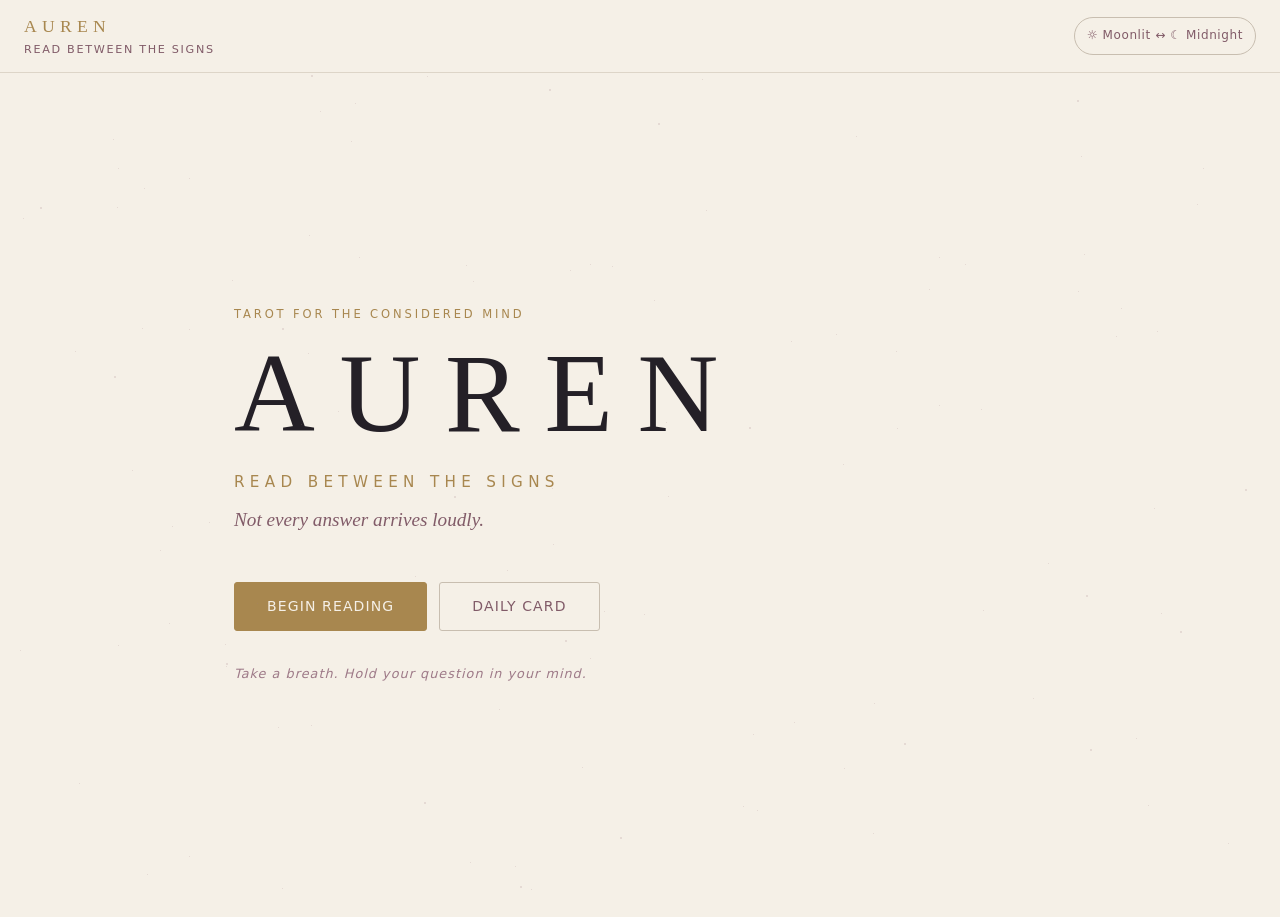
==== index.html @ 2c020246 "Add AUREN tarot site: full SPA, 78 RWS card images, SEO pages" ====
<!DOCTYPE html>
<html lang="en" data-theme="midnight">
<head>
  <meta charset="UTF-8">
  <meta name="viewport" content="width=device-width, initial-scale=1.0">
  <title>Free Tarot Reading Online | AUREN</title>
  <meta name="description" content="A free online tarot reading — no login, no cost, no tracking. Choose your question, select a spread, pull your cards, and reflect on what the tarot reveals.">

  <!-- Open Graph -->
  <meta property="og:title" content="Free Tarot Reading Online | AUREN">
  <meta property="og:description" content="A free online tarot reading experience. No login required. Choose a spread, pull your cards, and reflect.">
  <meta property="og:type" content="website">
  <meta property="og:url" content="https://YOUR-FINAL-DOMAIN/">

  <!-- Twitter Card -->
  <meta name="twitter:card" content="summary">
  <meta name="twitter:title" content="Free Tarot Reading Online | AUREN">
  <meta name="twitter:description" content="A free online tarot reading experience. No login required.">

  <!-- Canonical -->
  <!-- TODO: Replace YOUR-FINAL-DOMAIN with your actual domain before deployment -->
  <link rel="canonical" href="https://YOUR-FINAL-DOMAIN/">

  <!-- Favicon -->
  <link rel="icon" type="image/svg+xml" href="assets/favicon.svg">

  <link rel="stylesheet" href="style.css">

  <!-- Structured Data -->
  <script type="application/ld+json">
  {
    "@context": "https://schema.org",
    "@type": "WebSite",
    "name": "AUREN",
    "description": "A free online tarot reading experience. Choose your question, select a spread, pull your cards, and reflect.",
    "url": "https://YOUR-FINAL-DOMAIN/",
    "potentialAction": {
      "@type": "SearchAction",
      "target": "https://YOUR-FINAL-DOMAIN/?q={search_term_string}",
      "query-input": "required name=search_term_string"
    }
  }
  </script>
</head>
<body>

<noscript>
  <div class="noscript-msg">
    <h1>AUREN</h1>
    <p>This experience requires JavaScript to be enabled. Please enable JavaScript in your browser settings and reload the page.</p>
  </div>
</noscript>

<div id="app-shell">

  <!-- Star field background -->
  <div id="starfield" aria-hidden="true"></div>

  <!-- Top bar -->
  <header id="app-topbar" role="banner">
    <button class="topbar-logo" aria-label="AUREN home — go to start" id="topbar-home">
      AUREN
      <span>Read Between the Signs</span>
    </button>
    <button id="theme-toggle" aria-label="Toggle between Midnight and Moonlit themes">
      ☾ Midnight ↔ ☼ Moonlit
    </button>
  </header>

  <!-- Main content -->
  <main id="app-root" role="main" aria-live="polite" aria-atomic="false">
    <!-- Views are rendered here by app.js -->
  </main>

</div>

<!-- Scripts — order matters: data first, then utilities, then app -->
<script src="js/tarot-data.js"></script>
<script src="js/deck.js"></script>
<script src="js/spreads.js"></script>
<script src="js/interpretation.js"></script>
<script src="js/app.js"></script>

</body>
</html>
---- style.css ----
/* AUREN — Stylesheet
   Midnight (dark) is default. Moonlit (light) toggled via [data-theme="moonlit"].
   ─────────────────────────────────────────────────────────────────────────── */

/* ── Token System ──────────────────────────────────────────────────────────── */
:root {
  /* Midnight palette (default) */
  --bg:           #0B0A0F;
  --bg-2:         #211827;
  --bg-accent:    #4A1F32;
  --gold:         #C7A76C;
  --gold-dim:     #8A6E3E;
  --text:         #EEE8DA;
  --text-2:       #7186A8;
  --text-3:       #5A6480;
  --border:       #2E1E2C;
  --border-2:     #3D2A3C;
  --card-bg:      #181222;
  --card-border:  #3A2444;
  --card-face-bg: #1A1128;
  --shadow:       rgba(0,0,0,0.6);

  /* Typography */
  --font-serif:   Georgia, 'Times New Roman', 'Palatino Linotype', serif;
  --font-body:    system-ui, -apple-system, BlinkMacSystemFont, 'Segoe UI', sans-serif;

  /* Spacing scale */
  --sp-1: 4px;   --sp-2: 8px;   --sp-3: 12px;  --sp-4: 16px;
  --sp-5: 24px;  --sp-6: 32px;  --sp-7: 48px;  --sp-8: 64px;

  /* Card sizing — height matches RWS image ratio (~1:1.74) */
  --card-w: 100px;
  --card-h: 174px;
  --card-r: 6px;

  /* Animation */
  --transition-fast: 180ms ease;
  --transition-mid:  300ms ease;
  --transition-slow: 500ms ease;
}

/* Moonlit (light) theme */
[data-theme="moonlit"] {
  --bg:           #F5F0E7;
  --bg-2:         #FBF8F2;
  --bg-accent:    #4A394D;
  --gold:         #A8874F;
  --gold-dim:     #7A5E32;
  --text:         #242027;
  --text-2:       #815B68;
  --text-3:       #9E7A88;
  --border:       #DDD5C8;
  --border-2:     #C8BEB0;
  --card-bg:      #EDE5D8;
  --card-border:  #C0B0A2;
  --card-face-bg: #F0E9DC;
  --shadow:       rgba(60,40,50,0.15);
}

@media (prefers-color-scheme: light) {
  :root:not([data-theme="midnight"]) {
    --bg:           #F5F0E7;
    --bg-2:         #FBF8F2;
    --bg-accent:    #4A394D;
    --gold:         #A8874F;
    --gold-dim:     #7A5E32;
    --text:         #242027;
    --text-2:       #815B68;
    --text-3:       #9E7A88;
    --border:       #DDD5C8;
    --border-2:     #C8BEB0;
    --card-bg:      #EDE5D8;
    --card-border:  #C0B0A2;
    --card-face-bg: #F0E9DC;
    --shadow:       rgba(60,40,50,0.15);
  }
}

/* ── Reset & Base ───────────────────────────────────────────────────────────── */
*, *::before, *::after {
  box-sizing: border-box;
  margin: 0;
  padding: 0;
}

html {
  font-size: 16px;
  scroll-behavior: smooth;
}

body {
  background: var(--bg);
  color: var(--text);
  font-family: var(--font-body);
  font-size: 1rem;
  line-height: 1.65;
  min-height: 100vh;
  overflow-x: hidden;
  transition: background var(--transition-mid), color var(--transition-mid);
}

@media (prefers-reduced-motion: reduce) {
  *, *::before, *::after {
    animation-duration: 0.01ms !important;
    transition-duration: 0.01ms !important;
  }
}

img, svg { max-width: 100%; }

button {
  cursor: pointer;
  border: none;
  background: none;
  font: inherit;
  color: inherit;
}

textarea {
  font: inherit;
  resize: vertical;
}

a { color: var(--gold); }

/* Focus styles */
:focus-visible {
  outline: 2px solid var(--gold);
  outline-offset: 3px;
  border-radius: 2px;
}

/* Screen-reader only */
.sr-only {
  position: absolute;
  width: 1px;
  height: 1px;
  overflow: hidden;
  clip: rect(0,0,0,0);
  white-space: nowrap;
}

/* ── Star Field ─────────────────────────────────────────────────────────────── */
#starfield {
  position: fixed;
  inset: 0;
  pointer-events: none;
  z-index: 0;
  overflow: hidden;
}

.star {
  position: absolute;
  border-radius: 50%;
  background: var(--text);
  animation: twinkle linear infinite alternate;
}

[data-theme="moonlit"] .star {
  background: var(--text-3);
  opacity: 0.25 !important;
}

@keyframes twinkle {
  from { opacity: var(--op, 0.3); }
  to   { opacity: calc(var(--op, 0.3) * 0.3); }
}

/* ── Layout Scaffold ────────────────────────────────────────────────────────── */
#app-shell {
  position: relative;
  z-index: 1;
  min-height: 100vh;
  display: flex;
  flex-direction: column;
}

#app-topbar {
  display: flex;
  align-items: center;
  justify-content: space-between;
  padding: var(--sp-3) var(--sp-5);
  border-bottom: 1px solid var(--border);
  background: var(--bg);
  position: sticky;
  top: 0;
  z-index: 100;
  backdrop-filter: blur(8px);
}

.topbar-logo {
  font-family: var(--font-serif);
  font-size: 1.1rem;
  letter-spacing: 0.3em;
  color: var(--gold);
  text-transform: uppercase;
  background: none;
  border: none;
  padding: 0;
  cursor: pointer;
  text-align: left;
}
.topbar-logo:hover {
  opacity: 0.8;
}

.topbar-logo span {
  color: var(--text-2);
  font-size: 0.7rem;
  letter-spacing: 0.15em;
  display: block;
  font-family: var(--font-body);
  text-transform: uppercase;
}

#theme-toggle {
  font-size: 0.75rem;
  color: var(--text-2);
  letter-spacing: 0.05em;
  padding: var(--sp-2) var(--sp-3);
  border: 1px solid var(--border-2);
  border-radius: 20px;
  transition: color var(--transition-fast), border-color var(--transition-fast);
  white-space: nowrap;
}

#theme-toggle:hover {
  color: var(--gold);
  border-color: var(--gold-dim);
}

#app-root {
  flex: 1;
  padding: var(--sp-6) var(--sp-5);
  max-width: 860px;
  margin: 0 auto;
  width: 100%;
  transition: opacity var(--transition-fast);
}

.view-transitioning {
  opacity: 0;
  pointer-events: none;
}

/* ── Buttons ─────────────────────────────────────────────────────────────────── */
.btn {
  display: inline-flex;
  align-items: center;
  justify-content: center;
  padding: var(--sp-3) var(--sp-6);
  border-radius: 3px;
  font-size: 0.875rem;
  letter-spacing: 0.08em;
  text-transform: uppercase;
  font-weight: 500;
  transition: background var(--transition-fast), color var(--transition-fast),
              border-color var(--transition-fast), transform var(--transition-fast);
  min-height: 44px;
  min-width: 44px;
}

.btn-primary {
  background: var(--gold);
  color: var(--bg);
  border: 1px solid var(--gold);
}

.btn-primary:hover {
  background: var(--text);
  border-color: var(--text);
}

.btn-ghost {
  background: transparent;
  color: var(--text-2);
  border: 1px solid var(--border-2);
}

.btn-ghost:hover {
  color: var(--gold);
  border-color: var(--gold-dim);
}

.btn-back {
  color: var(--text-2);
  font-size: 0.8rem;
  letter-spacing: 0.06em;
  padding: var(--sp-2) 0;
  min-height: 44px;
  transition: color var(--transition-fast);
}

.btn-back:hover {
  color: var(--gold);
}

/* ── View Header ────────────────────────────────────────────────────────────── */
.view-header {
  margin-bottom: var(--sp-7);
}

.view-title {
  font-family: var(--font-serif);
  font-size: clamp(1.5rem, 4vw, 2.2rem);
  font-weight: normal;
  color: var(--text);
  letter-spacing: 0.04em;
  text-wrap: balance;
  margin-top: var(--sp-3);
}

.view-sub {
  color: var(--text-2);
  font-size: 0.9rem;
  margin-top: var(--sp-2);
  letter-spacing: 0.03em;
}

/* ── Landing View ───────────────────────────────────────────────────────────── */
.view-landing {
  display: flex;
  align-items: center;
  justify-content: flex-start;
  min-height: calc(100vh - 120px);
}

.landing-inner {
  max-width: 560px;
  padding: var(--sp-7) 0;
}

.landing-eyebrow {
  font-size: 0.72rem;
  letter-spacing: 0.25em;
  text-transform: uppercase;
  color: var(--gold);
  margin-bottom: var(--sp-4);
}

.landing-title {
  font-family: var(--font-serif);
  font-size: clamp(3.5rem, 12vw, 7rem);
  font-weight: normal;
  letter-spacing: 0.22em;
  line-height: 0.95;
  color: var(--text);
  margin-bottom: var(--sp-5);
}

.landing-tagline {
  font-size: clamp(0.75rem, 2.5vw, 0.95rem);
  letter-spacing: 0.35em;
  text-transform: uppercase;
  color: var(--gold);
  margin-bottom: var(--sp-3);
}

.landing-sub {
  font-family: var(--font-serif);
  font-size: clamp(1rem, 2.5vw, 1.2rem);
  color: var(--text-2);
  font-style: italic;
  margin-bottom: var(--sp-7);
  line-height: 1.4;
}

.landing-cta {
  display: flex;
  gap: var(--sp-3);
  flex-wrap: wrap;
  margin-bottom: var(--sp-6);
}

.landing-breath {
  font-size: 0.8rem;
  color: var(--text-3);
  letter-spacing: 0.08em;
  font-style: italic;
}

/* ── Topic Select ───────────────────────────────────────────────────────────── */
.topic-grid {
  display: grid;
  grid-template-columns: repeat(auto-fill, minmax(200px, 1fr));
  gap: var(--sp-3);
}

.topic-chip {
  display: flex;
  flex-direction: column;
  align-items: flex-start;
  gap: var(--sp-1);
  padding: var(--sp-4) var(--sp-5);
  border: 1px solid var(--border-2);
  border-radius: 4px;
  background: var(--bg-2);
  text-align: left;
  min-height: 80px;
  transition: border-color var(--transition-fast), background var(--transition-fast),
              box-shadow var(--transition-fast);
}

.topic-chip:hover, .topic-chip:focus-visible {
  border-color: var(--gold);
  background: var(--bg-accent);
  box-shadow: 0 0 0 1px var(--gold-dim) inset;
  outline: none;
}

.topic-label {
  font-family: var(--font-serif);
  font-size: 1rem;
  letter-spacing: 0.05em;
  color: var(--text);
}

.topic-desc {
  font-size: 0.78rem;
  color: var(--text-2);
  line-height: 1.4;
}

/* ── Spread Select ──────────────────────────────────────────────────────────── */
.spread-grid {
  display: flex;
  flex-direction: column;
  gap: var(--sp-3);
}

.spread-option {
  display: flex;
  align-items: center;
  gap: var(--sp-5);
  padding: var(--sp-4) var(--sp-5);
  border: 1px solid var(--border-2);
  border-radius: 4px;
  background: var(--bg-2);
  text-align: left;
  transition: border-color var(--transition-fast), background var(--transition-fast);
  min-height: 80px;
}

.spread-option:hover, .spread-option:focus-visible {
  border-color: var(--gold);
  background: var(--bg-accent);
  outline: none;
}

.spread-preview {
  display: flex;
  align-items: center;
  gap: 3px;
  flex-shrink: 0;
  flex-wrap: wrap;
  max-width: 80px;
  min-width: 60px;
}

.spread-preview-card {
  width: 14px;
  height: 22px;
  border: 1px solid var(--gold-dim);
  border-radius: 2px;
  background: var(--bg-accent);
  flex-shrink: 0;
}

.spread-info {
  display: flex;
  flex-direction: column;
  gap: 2px;
}

.spread-count {
  font-size: 0.7rem;
  letter-spacing: 0.15em;
  text-transform: uppercase;
  color: var(--gold);
}

.spread-name {
  font-family: var(--font-serif);
  font-size: 1.05rem;
  color: var(--text);
}

.spread-desc {
  font-size: 0.8rem;
  color: var(--text-2);
  line-height: 1.4;
}

/* ── Reading View ───────────────────────────────────────────────────────────── */
.reading-progress {
  font-size: 0.82rem;
  color: var(--gold);
  letter-spacing: 0.06em;
  font-style: italic;
  margin-top: var(--sp-2);
}

.reading-cards {
  display: flex;
  flex-wrap: wrap;
  gap: var(--sp-4);
  justify-content: center;
  align-items: flex-start;
  margin: var(--sp-6) 0;
  /* Prevent 3D transforms and hover scale from being clipped at any edge */
  padding: 12px 8px 8px;
  overflow: visible;
}

/* 9-card: 3-col grid */
.reading-count-9 {
  display: grid;
  grid-template-columns: repeat(3, var(--card-w));
  gap: var(--sp-4);
  justify-content: center;
  padding: 12px 8px 8px;
  overflow: visible;
}

.reading-count-7 {
  display: grid;
  grid-template-columns: repeat(4, var(--card-w));
  gap: var(--sp-4);
  justify-content: center;
  padding: 12px 8px 8px;
  overflow: visible;
}

.reading-count-7 .reading-slot:nth-child(5),
.reading-count-7 .reading-slot:nth-child(6),
.reading-count-7 .reading-slot:nth-child(7) {
  grid-column: span 1;
}

.reading-slot {
  display: flex;
  flex-direction: column;
  align-items: center;
  gap: var(--sp-2);
  /* Ensure 3D flip and scale overflows are never clipped */
  overflow: visible;
}

.reading-pos-name {
  font-size: 0.68rem;
  letter-spacing: 0.12em;
  text-transform: uppercase;
  color: var(--text-3);
  text-align: center;
  max-width: var(--card-w);
}

.reading-card-name {
  font-size: 0.72rem;
  font-family: var(--font-serif);
  color: var(--gold);
  text-align: center;
  max-width: var(--card-w);
  margin-top: 2px;
  letter-spacing: 0.03em;
}

.reading-complete-bar {
  display: flex;
  justify-content: center;
  padding: var(--sp-5) 0 var(--sp-3);
  animation: fadeUp 0.4s ease;
}

@keyframes fadeUp {
  from { opacity: 0; transform: translateY(10px); }
  to   { opacity: 1; transform: translateY(0); }
}

/* ── Card Component ─────────────────────────────────────────────────────────── */
.card-wrap {
  width: var(--card-w);
  height: var(--card-h);
  perspective: 600px;
  cursor: pointer;
  position: relative;
  /* overflow must be visible so the 3D flip and hover scale
     don't get clipped by the perspective stacking context */
  overflow: visible;
}

.card-wrap[tabindex="0"] {
  cursor: pointer;
}

.card-wrap[tabindex="-1"] {
  cursor: default;
}

.card-inner {
  width: 100%;
  height: 100%;
  position: relative;
  transform-style: preserve-3d;
  transition: transform 0.5s cubic-bezier(0.4, 0.2, 0.2, 1);
  border-radius: var(--card-r);
}

.card-wrap.revealed .card-inner {
  transform: rotateY(180deg);
}

.card-wrap.revealed.reversed .card-inner {
  transform: rotateY(180deg) rotateZ(180deg);
}

.card-face {
  position: absolute;
  inset: 0;
  backface-visibility: hidden;
  -webkit-backface-visibility: hidden;
  /* No border-radius or overflow:hidden here — the SVG viewBox and its
     internal border rect handle all visual clipping. A CSS clip here
     cuts the SVG stroke whose outer edge lands near the element boundary. */
}

.card-back {
  /* Background drawn by SVG rect inside, not CSS — avoids square corners */
}

.card-front {
  transform: rotateY(180deg);
  /* Background drawn by SVG rect inside, not CSS */
}

/* Hover lift for unrevealed cards */
.card-wrap:not(.revealed):hover .card-inner,
.card-wrap:not(.revealed):focus-visible .card-inner {
  transform: translateY(-4px) scale(1.03);
  box-shadow: 0 12px 28px var(--shadow);
}

/* Card back SVG styles */
.card-back-svg {
  width: 100%;
  height: 100%;
}

.cb-bg-fill  { fill: var(--card-bg); stroke: none; }
.cb-border   { fill: none; stroke: var(--gold-dim); stroke-width: 1; }
.cb-inner-border { fill: none; stroke: var(--border-2); stroke-width: 0.5; }
.cb-circle   { stroke: var(--gold-dim); stroke-width: 0.7; }
.cb-moon     { font-size: 18px; fill: var(--gold); dominant-baseline: middle; }
.cb-star-dot { fill: var(--gold-dim); opacity: 0.7; }

/* Card front SVG styles */
.card-front-svg {
  width: 100%;
  height: 100%;
}

.cf-base-fill  { fill: var(--card-face-bg); stroke: none; }
.cf-border     { fill: none; stroke: var(--gold-dim); stroke-width: 1; }
.cf-bg         { fill: var(--card-face-bg); }
.cf-number     { font-size: 7px; fill: var(--text-3); font-family: var(--font-body); dominant-baseline: middle; }
.cf-suit-symbol{ font-size: 7px; fill: var(--gold-dim); font-family: var(--font-body); dominant-baseline: middle; }
.cf-name       { font-size: 5.5px; fill: var(--gold); font-family: var(--font-serif); letter-spacing: 0.04em; }
.cf-symbol     { font-size: 20px; fill: var(--gold); font-family: var(--font-body); }

.cf-shape        { fill: none; stroke: var(--text-2); stroke-width: 1.2; }
.cf-shape-accent { fill: var(--gold); stroke: none; opacity: 0.9; }
.cf-bg-shape     { fill: var(--card-face-bg); stroke: none; }
.cf-circle-faint { stroke: var(--border-2); stroke-width: 0.5; }

/* Real card photos */
.card-front-inner,
.card-back-inner {
  width: 100%;
  height: 100%;
}

.card-img-wrap {
  width: 100%;
  height: 100%;
  position: relative;
}

.card-photo {
  width: 100%;
  height: 100%;
  object-fit: contain;
  border-radius: var(--card-r);
  display: block;
  background: #f5e9c8;
}

.card-svg-fallback {
  width: 100%;
  height: 100%;
  display: flex;
  align-items: stretch;
}

/* Reversed indicator on card front */
.card-reversed {
  transform: rotate(180deg);
}

/* ── Results View ───────────────────────────────────────────────────────────── */
.results-header {
  text-align: center;
}

.results-cards {
  display: flex;
  flex-direction: column;
  gap: var(--sp-6);
  margin: var(--sp-6) 0;
}

.result-card {
  display: grid;
  grid-template-columns: var(--card-w) 1fr;
  gap: var(--sp-5);
  padding: var(--sp-5);
  border: 1px solid var(--border);
  border-radius: 6px;
  background: var(--bg-2);
  align-items: start;
}

.result-card.reversed .result-card-art {
  transform: rotate(180deg);
}

.result-card-art {
  flex-shrink: 0;
  width: var(--card-w);
  height: var(--card-h);
  transition: transform var(--transition-mid);
}

.result-card-art .card-front-svg {
  width: var(--card-w);
  height: var(--card-h);
}

.result-pos-name {
  font-size: 0.68rem;
  letter-spacing: 0.15em;
  text-transform: uppercase;
  color: var(--gold);
  margin-bottom: var(--sp-1);
}

.result-pos-desc {
  font-size: 0.78rem;
  color: var(--text-3);
  font-style: italic;
  margin-bottom: var(--sp-3);
}

.result-card-name {
  font-family: var(--font-serif);
  font-size: 1.2rem;
  font-weight: normal;
  letter-spacing: 0.08em;
  color: var(--text);
  margin-bottom: var(--sp-1);
}

.result-orientation {
  font-size: 0.72rem;
  letter-spacing: 0.1em;
  margin-bottom: var(--sp-2);
}

.result-orientation.upright  { color: var(--gold); }
.result-orientation.reversed { color: var(--text-2); }

.result-keywords {
  font-size: 0.78rem;
  color: var(--text-2);
  letter-spacing: 0.04em;
  margin-bottom: var(--sp-3);
  line-height: 1.6;
}

.result-interpretation {
  font-size: 0.9rem;
  line-height: 1.75;
  color: var(--text);
}

/* Overall reading synthesis */
.synthesis-block {
  margin: var(--sp-7) 0;
  padding: var(--sp-6);
  border: 1px solid var(--border-2);
  border-radius: 6px;
  background: var(--bg-2);
}

.synthesis-title {
  font-family: var(--font-serif);
  font-size: 1rem;
  font-weight: normal;
  letter-spacing: 0.15em;
  text-transform: uppercase;
  color: var(--gold);
  margin-bottom: var(--sp-5);
}

.synthesis-body {
  display: flex;
  flex-direction: column;
  gap: var(--sp-4);
}

.synthesis-body p {
  font-size: 0.9rem;
  line-height: 1.8;
  color: var(--text-2);
}

/* Results actions */
.results-actions {
  display: flex;
  gap: var(--sp-3);
  justify-content: center;
  flex-wrap: wrap;
  padding: var(--sp-5) 0 var(--sp-7);
}

/* ── Daily View ─────────────────────────────────────────────────────────────── */
.view-daily .view-header {
  margin-bottom: var(--sp-6);
}

.daily-inner {
  display: grid;
  grid-template-columns: var(--card-w) 1fr;
  gap: var(--sp-6);
  align-items: start;
  margin-bottom: var(--sp-6);
}

.daily-card-art {
  width: var(--card-w);
  height: var(--card-h);
}

.daily-card-art.reversed {
  transform: rotate(180deg);
}

.daily-card-art .card-front-svg {
  width: var(--card-w);
  height: var(--card-h);
}

.daily-card-name {
  font-family: var(--font-serif);
  font-size: 1.4rem;
  font-weight: normal;
  letter-spacing: 0.08em;
  color: var(--text);
  margin-bottom: var(--sp-2);
}

.daily-orientation {
  font-size: 0.72rem;
  letter-spacing: 0.1em;
  margin-bottom: var(--sp-3);
}

.daily-orientation.upright  { color: var(--gold); }
.daily-orientation.reversed { color: var(--text-2); }

.daily-keywords {
  font-size: 0.82rem;
  color: var(--text-2);
  letter-spacing: 0.04em;
  margin-bottom: var(--sp-4);
}

.daily-interpretation {
  font-size: 0.95rem;
  line-height: 1.8;
  color: var(--text);
  margin-bottom: var(--sp-4);
}

.daily-return {
  font-size: 0.8rem;
  color: var(--text-3);
  font-style: italic;
}

.daily-actions {
  display: flex;
  justify-content: flex-start;
  padding-bottom: var(--sp-7);
}

/* ── Share Modal ────────────────────────────────────────────────────────────── */
.share-modal {
  position: fixed;
  inset: 0;
  background: rgba(0,0,0,0.7);
  z-index: 1000;
  display: flex;
  align-items: center;
  justify-content: center;
  padding: var(--sp-5);
}

.share-modal-inner {
  background: var(--bg-2);
  border: 1px solid var(--border-2);
  border-radius: 6px;
  padding: var(--sp-6);
  max-width: 480px;
  width: 100%;
  display: flex;
  flex-direction: column;
  gap: var(--sp-4);
}

.share-modal-inner h4 {
  font-family: var(--font-serif);
  font-weight: normal;
  font-size: 1rem;
  color: var(--text);
  letter-spacing: 0.05em;
}

.share-text {
  background: var(--bg);
  color: var(--text-2);
  border: 1px solid var(--border);
  border-radius: 3px;
  padding: var(--sp-3);
  font-size: 0.85rem;
  line-height: 1.6;
  width: 100%;
}

/* ── Footer ─────────────────────────────────────────────────────────────────── */
.site-footer {
  padding: var(--sp-6) 0 var(--sp-5);
  border-top: 1px solid var(--border);
  margin-top: var(--sp-7);
}

.disclaimer {
  font-size: 0.72rem;
  color: var(--text-3);
  line-height: 1.7;
  max-width: 600px;
  margin: 0 auto;
  text-align: center;
}

/* ── noscript ────────────────────────────────────────────────────────────────── */
.noscript-msg {
  min-height: 100vh;
  display: flex;
  flex-direction: column;
  align-items: center;
  justify-content: center;
  text-align: center;
  padding: var(--sp-6);
  gap: var(--sp-4);
}

.noscript-msg h1 {
  font-family: var(--font-serif);
  font-size: 2.5rem;
  letter-spacing: 0.2em;
  color: var(--gold);
  font-weight: normal;
}

.noscript-msg p {
  color: var(--text-2);
  max-width: 400px;
  line-height: 1.8;
}

/* ── Responsive ─────────────────────────────────────────────────────────────── */
@media (max-width: 600px) {
  :root {
    --card-w: 78px;
    --card-h: 136px;
  }

  #app-root {
    padding: var(--sp-4) var(--sp-4);
  }

  .landing-title {
    font-size: clamp(2.8rem, 15vw, 4rem);
  }

  .topic-grid {
    grid-template-columns: 1fr 1fr;
  }

  .result-card {
    grid-template-columns: 1fr;
  }

  .result-card-art {
    margin: 0 auto;
  }

  .daily-inner {
    grid-template-columns: 1fr;
  }

  .daily-card-art {
    margin: 0 auto;
  }

  .reading-count-7,
  .reading-count-9 {
    grid-template-columns: repeat(3, var(--card-w));
  }

  .spread-option {
    flex-direction: column;
    align-items: flex-start;
  }

  #app-topbar {
    padding: var(--sp-2) var(--sp-3);
  }

  #theme-toggle {
    font-size: 0.65rem;
    padding: var(--sp-1) var(--sp-2);
  }
}

@media (min-width: 860px) {
  :root {
    --card-w: 120px;
    --card-h: 209px;
  }
}
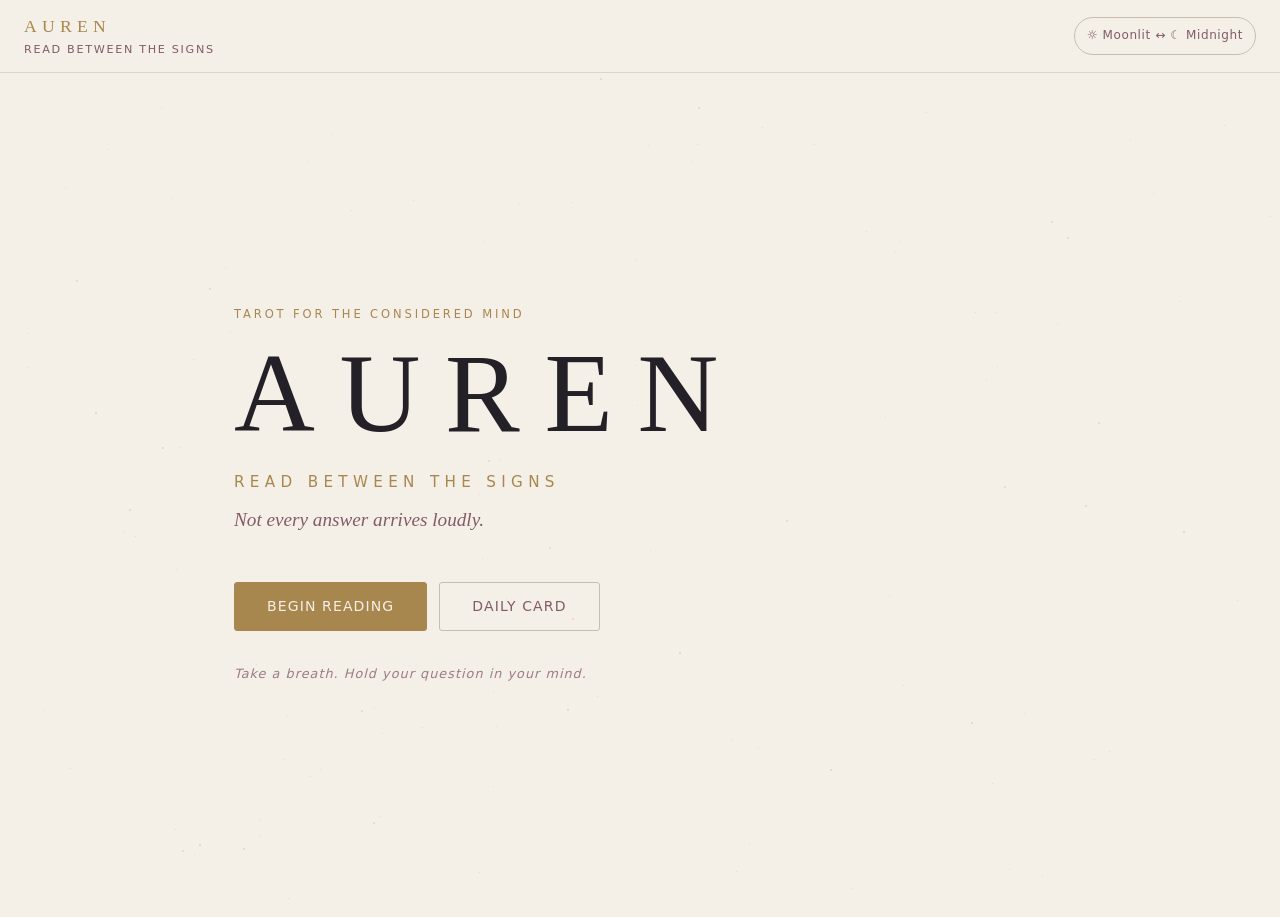
==== commit 6a487eab: "Update all SEO URLs to production domain aurentarot.pages.dev Replace YOUR-FINAL-DOMAIN placeholder " ====
--- a/index.html
+++ b/index.html
@@ -10,7 +10,7 @@
   <meta property="og:title" content="Free Tarot Reading Online | AUREN">
   <meta property="og:description" content="A free online tarot reading experience. No login required. Choose a spread, pull your cards, and reflect.">
   <meta property="og:type" content="website">
-  <meta property="og:url" content="https://YOUR-FINAL-DOMAIN/">
+  <meta property="og:url" content="https://aurentarot.pages.dev/">
 
   <!-- Twitter Card -->
   <meta name="twitter:card" content="summary">
@@ -18,8 +18,8 @@
   <meta name="twitter:description" content="A free online tarot reading experience. No login required.">
 
   <!-- Canonical -->
-  <!-- TODO: Replace YOUR-FINAL-DOMAIN with your actual domain before deployment -->
-  <link rel="canonical" href="https://YOUR-FINAL-DOMAIN/">
+  
+  <link rel="canonical" href="https://aurentarot.pages.dev/">
 
   <!-- Favicon -->
   <link rel="icon" type="image/svg+xml" href="assets/favicon.svg">
@@ -33,10 +33,10 @@
     "@type": "WebSite",
     "name": "AUREN",
     "description": "A free online tarot reading experience. Choose your question, select a spread, pull your cards, and reflect.",
-    "url": "https://YOUR-FINAL-DOMAIN/",
+    "url": "https://aurentarot.pages.dev/",
     "potentialAction": {
       "@type": "SearchAction",
-      "target": "https://YOUR-FINAL-DOMAIN/?q={search_term_string}",
+      "target": "https://aurentarot.pages.dev/?q={search_term_string}",
       "query-input": "required name=search_term_string"
     }
   }
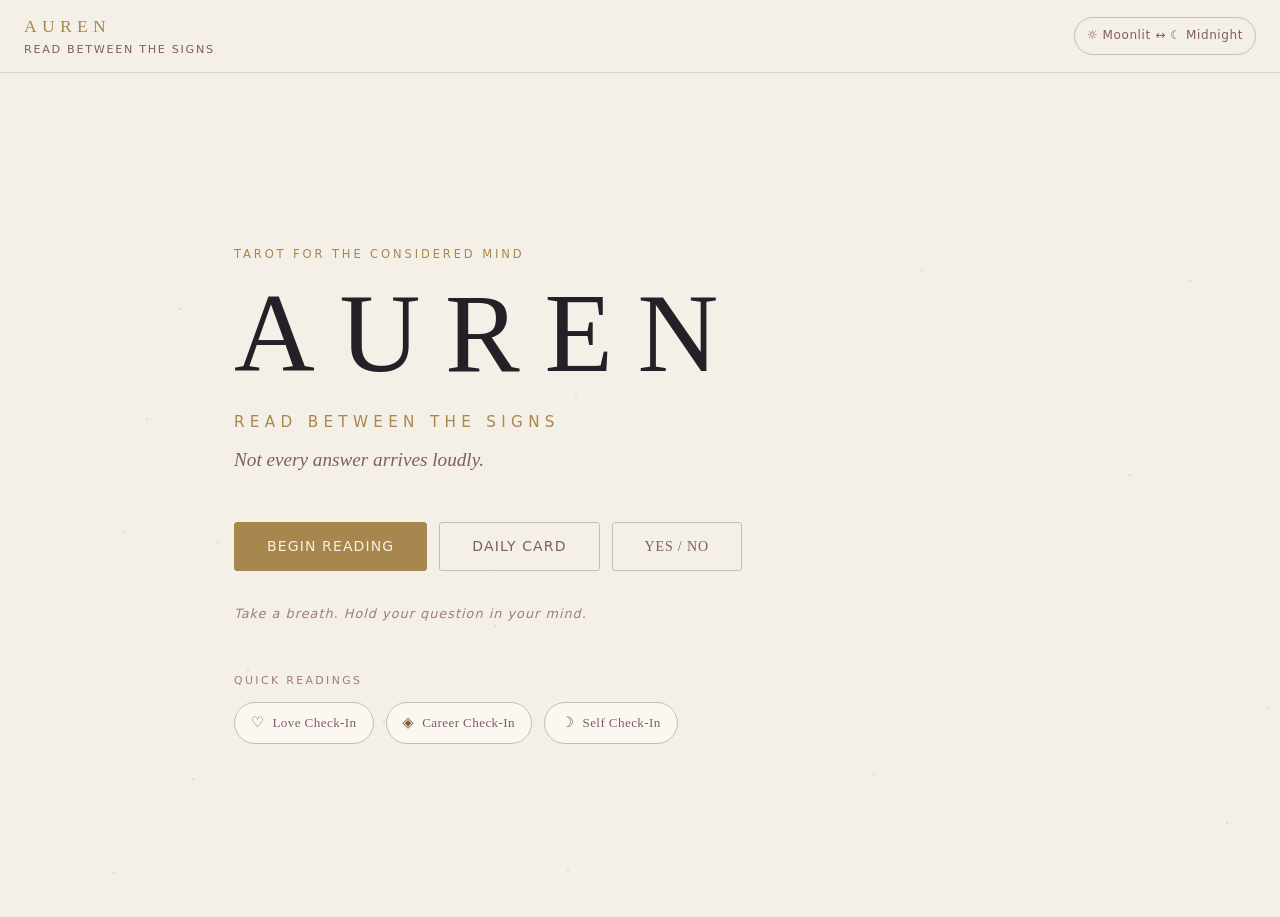
==== commit 83182349: "Adding meta tag" ====
--- a/index.html
+++ b/index.html
@@ -17,8 +17,11 @@
   <meta name="twitter:title" content="Free Tarot Reading Online | AUREN">
   <meta name="twitter:description" content="A free online tarot reading experience. No login required.">
 
+  <!-- Pinterest domain verification -->
+  <meta name="p:domain_verify" content="da69ba7e60ed5245a587350193e3db4a"/>
+
   <!-- Canonical -->
-  
+
   <link rel="canonical" href="https://aurentarot.pages.dev/">
 
   <!-- Favicon -->
--- a/style.css
+++ b/style.css
@@ -43,7 +43,7 @@
 [data-theme="moonlit"] {
   --bg:           #F5F0E7;
   --bg-2:         #FBF8F2;
-  --bg-accent:    #4A394D;
+  --bg-accent:    #EDE3D4;
   --gold:         #A8874F;
   --gold-dim:     #7A5E32;
   --text:         #242027;
@@ -61,7 +61,7 @@
   :root:not([data-theme="midnight"]) {
     --bg:           #F5F0E7;
     --bg-2:         #FBF8F2;
-    --bg-accent:    #4A394D;
+    --bg-accent:    #EDE3D4;
     --gold:         #A8874F;
     --gold-dim:     #7A5E32;
     --text:         #242027;
@@ -282,6 +282,30 @@
   border-color: var(--gold-dim);
 }
 
+.btn-share-card {
+  background: transparent;
+  color: var(--gold);
+  border: 1px solid var(--gold-dim);
+  font-family: var(--font-serif);
+  letter-spacing: 0.08em;
+}
+
+.btn-share-card:hover {
+  background: rgba(199,167,108,0.1);
+  border-color: var(--gold);
+}
+
+.btn-share-native {
+  background: transparent;
+  color: var(--text-2);
+  border: 1px solid var(--border-2);
+}
+
+.btn-share-native:hover {
+  color: var(--gold);
+  border-color: var(--gold-dim);
+}
+
 .btn-back {
   color: var(--text-2);
   font-size: 0.8rem;
@@ -907,7 +931,7 @@
 .share-modal {
   position: fixed;
   inset: 0;
-  background: rgba(0,0,0,0.7);
+  background: rgba(0,0,0,0.75);
   z-index: 1000;
   display: flex;
   align-items: center;
@@ -918,21 +942,62 @@
 .share-modal-inner {
   background: var(--bg-2);
   border: 1px solid var(--border-2);
+  border-radius: 10px;
+  padding: var(--sp-5) var(--sp-5) var(--sp-6);
+  max-width: 500px;
+  width: 100%;
+  display: flex;
+  flex-direction: column;
+  gap: var(--sp-4);
+  position: relative;
+  max-height: 92vh;
+  overflow-y: auto;
+}
+
+.share-modal-close {
+  position: absolute;
+  top: var(--sp-4);
+  right: var(--sp-4);
+  background: none;
+  border: none;
+  color: var(--text-3);
+  font-size: 1.1rem;
+  cursor: pointer;
+  padding: 4px 8px;
+  line-height: 1;
+}
+
+.share-modal-close:hover { color: var(--text); }
+
+.share-modal-title {
+  font-family: var(--font-serif);
+  font-weight: normal;
+  font-size: 1.1rem;
+  color: var(--gold);
+  letter-spacing: 0.08em;
+  text-align: center;
+  padding-top: var(--sp-1);
+}
+
+.share-preview {
+  width: 100%;
   border-radius: 6px;
-  padding: var(--sp-6);
-  max-width: 480px;
-  width: 100%;
-  display: flex;
-  flex-direction: column;
-  gap: var(--sp-4);
-}
-
-.share-modal-inner h4 {
-  font-family: var(--font-serif);
-  font-weight: normal;
-  font-size: 1rem;
-  color: var(--text);
-  letter-spacing: 0.05em;
+  border: 1px solid var(--border);
+  display: block;
+}
+
+.share-actions {
+  display: grid;
+  grid-template-columns: 1fr 1fr;
+  gap: var(--sp-3);
+}
+
+.share-hint {
+  font-size: 0.75rem;
+  color: var(--text-3);
+  text-align: center;
+  line-height: 1.5;
+  margin: 0;
 }
 
 .share-text {
@@ -944,6 +1009,68 @@
   font-size: 0.85rem;
   line-height: 1.6;
   width: 100%;
+}
+
+/* ── Support Block ──────────────────────────────────────────────────────────── */
+.support-block {
+  margin: var(--sp-6) 0 var(--sp-4);
+  padding: var(--sp-5) var(--sp-6);
+  border: 1px solid var(--border-2);
+  border-radius: 6px;
+  background: var(--bg-2);
+  text-align: center;
+  display: flex;
+  flex-direction: column;
+  align-items: center;
+  gap: var(--sp-3);
+}
+
+.support-heading {
+  font-family: var(--font-serif);
+  font-size: 1rem;
+  font-weight: normal;
+  letter-spacing: 0.12em;
+  text-transform: uppercase;
+  color: var(--gold);
+}
+
+.support-body {
+  font-size: 0.85rem;
+  color: var(--text-2);
+  line-height: 1.7;
+  max-width: 480px;
+}
+
+.btn-support {
+  display: inline-flex;
+  align-items: center;
+  justify-content: center;
+  padding: var(--sp-3) var(--sp-6);
+  border-radius: 3px;
+  font-size: 0.875rem;
+  letter-spacing: 0.08em;
+  text-transform: uppercase;
+  font-weight: 500;
+  text-decoration: none;
+  min-height: 44px;
+  background: transparent;
+  color: var(--gold);
+  border: 1px solid var(--gold-dim);
+  transition: background var(--transition-fast), color var(--transition-fast),
+              border-color var(--transition-fast);
+}
+
+.btn-support:hover,
+.btn-support:focus-visible {
+  background: rgba(199,167,108,0.08);
+  border-color: var(--gold);
+  color: var(--gold);
+  outline: none;
+}
+
+[data-theme="moonlit"] .btn-support:hover,
+[data-theme="moonlit"] .btn-support:focus-visible {
+  background: rgba(168,135,79,0.1);
 }
 
 /* ── Footer ─────────────────────────────────────────────────────────────────── */
@@ -962,6 +1089,25 @@
   text-align: center;
 }
 
+.footer-support-link {
+  text-align: center;
+  margin-top: var(--sp-3);
+}
+
+.footer-support-link a {
+  font-size: 0.72rem;
+  color: var(--text-3);
+  letter-spacing: 0.08em;
+  text-decoration: none;
+  text-transform: uppercase;
+  transition: color var(--transition-fast);
+}
+
+.footer-support-link a:hover,
+.footer-support-link a:focus-visible {
+  color: var(--gold);
+}
+
 /* ── noscript ────────────────────────────────────────────────────────────────── */
 .noscript-msg {
   min-height: 100vh;
@@ -1049,3 +1195,464 @@
     --card-h: 209px;
   }
 }
+
+/* ── Quick Readings ─────────────────────────────────────────────────────────── */
+.quick-readings-section {
+  margin-top: var(--sp-7);
+}
+
+.quick-readings-label {
+  font-size: 0.68rem;
+  letter-spacing: 0.22em;
+  text-transform: uppercase;
+  color: var(--text-3);
+  margin-bottom: var(--sp-3);
+}
+
+.quick-readings-grid {
+  display: flex;
+  gap: var(--sp-3);
+  flex-wrap: wrap;
+}
+
+.quick-reading-card {
+  display: flex;
+  align-items: center;
+  gap: var(--sp-2);
+  padding: var(--sp-2) var(--sp-4);
+  border: 1px solid var(--border-2);
+  border-radius: 24px;
+  background: var(--bg-2);
+  font-size: 0.82rem;
+  color: var(--text-2);
+  letter-spacing: 0.04em;
+  transition: border-color var(--transition-fast), color var(--transition-fast),
+              background var(--transition-fast);
+  min-height: 40px;
+  white-space: nowrap;
+}
+
+.quick-reading-card:hover,
+.quick-reading-card:focus-visible {
+  border-color: var(--gold-dim);
+  color: var(--gold);
+  background: var(--bg-accent);
+  outline: none;
+}
+
+.quick-reading-icon {
+  font-size: 0.9rem;
+  color: var(--gold-dim);
+  font-style: normal;
+}
+
+.quick-reading-label {
+  font-family: var(--font-serif);
+  letter-spacing: 0.03em;
+}
+
+.btn-yesno {
+  font-family: var(--font-serif);
+  letter-spacing: 0.06em;
+}
+
+/* ── Question Input ──────────────────────────────────────────────────────────── */
+.view-question .view-header {
+  margin-bottom: var(--sp-5);
+}
+
+.question-form {
+  display: flex;
+  flex-direction: column;
+  gap: var(--sp-2);
+  max-width: 560px;
+}
+
+.question-input {
+  width: 100%;
+  padding: var(--sp-3) var(--sp-4);
+  background: var(--bg-2);
+  border: 1px solid var(--border-2);
+  border-radius: 4px;
+  color: var(--text);
+  font-size: 0.95rem;
+  line-height: 1.6;
+  transition: border-color var(--transition-fast);
+  resize: vertical;
+  min-height: 80px;
+}
+
+.question-input:focus {
+  outline: 2px solid var(--gold);
+  outline-offset: 1px;
+  border-color: var(--gold-dim);
+}
+
+.question-input::placeholder {
+  color: var(--text-3);
+  font-style: italic;
+}
+
+.question-hint {
+  font-size: 0.72rem;
+  color: var(--text-3);
+  letter-spacing: 0.03em;
+  line-height: 1.5;
+}
+
+.question-actions {
+  margin-top: var(--sp-5);
+  display: flex;
+  gap: var(--sp-3);
+}
+
+/* ── Ritual View ─────────────────────────────────────────────────────────────── */
+.view-ritual {
+  display: flex;
+  align-items: center;
+  justify-content: center;
+  min-height: calc(100vh - 160px);
+}
+
+.ritual-inner {
+  max-width: 420px;
+  width: 100%;
+  display: flex;
+  flex-direction: column;
+  align-items: center;
+  gap: var(--sp-6);
+  text-align: center;
+  padding: var(--sp-7) var(--sp-4);
+}
+
+.ritual-symbol {
+  font-size: 2.2rem;
+  color: var(--gold-dim);
+  opacity: 0.7;
+  letter-spacing: 0.15em;
+}
+
+.ritual-steps {
+  display: flex;
+  flex-direction: column;
+  gap: var(--sp-5);
+  width: 100%;
+}
+
+.ritual-step {
+  display: flex;
+  align-items: baseline;
+  gap: var(--sp-3);
+}
+
+.ritual-step-num {
+  font-size: 0.62rem;
+  letter-spacing: 0.18em;
+  color: var(--gold-dim);
+  font-family: var(--font-serif);
+  flex-shrink: 0;
+  min-width: 16px;
+  text-align: right;
+}
+
+.ritual-step-text {
+  font-family: var(--font-serif);
+  font-size: clamp(1.1rem, 3vw, 1.4rem);
+  color: var(--text);
+  font-weight: normal;
+  line-height: 1.3;
+  text-align: left;
+}
+
+.ritual-question {
+  border: 1px solid var(--border-2);
+  border-radius: 4px;
+  padding: var(--sp-3) var(--sp-4);
+  width: 100%;
+  display: flex;
+  flex-direction: column;
+  gap: var(--sp-1);
+  background: var(--bg-2);
+}
+
+.ritual-question-label {
+  font-size: 0.62rem;
+  letter-spacing: 0.18em;
+  text-transform: uppercase;
+  color: var(--gold-dim);
+}
+
+.ritual-question-text {
+  font-family: var(--font-serif);
+  font-size: 0.95rem;
+  color: var(--text-2);
+  font-style: italic;
+  line-height: 1.5;
+  text-align: left;
+  word-break: break-word;
+}
+
+.ritual-cta {
+  min-width: 200px;
+}
+
+/* ── Quick Reading Label in Reading/Results ─────────────────────────────────── */
+.reading-quick-label {
+  font-size: 0.68rem;
+  letter-spacing: 0.2em;
+  text-transform: uppercase;
+  color: var(--gold-dim);
+  margin-top: var(--sp-1);
+  margin-bottom: 0;
+}
+
+.results-quick-badge {
+  font-size: 0.68rem;
+  letter-spacing: 0.2em;
+  text-transform: uppercase;
+  color: var(--gold-dim);
+  margin-bottom: var(--sp-2);
+}
+
+/* ── Results Question ────────────────────────────────────────────────────────── */
+.results-question {
+  margin-top: var(--sp-4);
+  padding: var(--sp-3) var(--sp-5);
+  border-left: 2px solid var(--gold-dim);
+  display: flex;
+  flex-direction: column;
+  gap: var(--sp-1);
+  max-width: 560px;
+  margin-left: auto;
+  margin-right: auto;
+  text-align: left;
+}
+
+.results-question-label {
+  font-size: 0.62rem;
+  letter-spacing: 0.18em;
+  text-transform: uppercase;
+  color: var(--gold-dim);
+  display: block;
+}
+
+.results-question-text {
+  font-family: var(--font-serif);
+  font-size: 1rem;
+  color: var(--text-2);
+  font-style: italic;
+  line-height: 1.6;
+  display: block;
+  word-break: break-word;
+}
+
+/* ── Reading at a Glance ─────────────────────────────────────────────────────── */
+.glance-block {
+  margin: var(--sp-7) 0;
+  padding: var(--sp-6);
+  border: 1px solid var(--border-2);
+  border-radius: 6px;
+  background: var(--bg-2);
+}
+
+.glance-title {
+  font-family: var(--font-serif);
+  font-size: 1rem;
+  font-weight: normal;
+  letter-spacing: 0.15em;
+  text-transform: uppercase;
+  color: var(--gold);
+  margin-bottom: var(--sp-5);
+}
+
+.glance-body {
+  display: flex;
+  flex-direction: column;
+  gap: 0;
+}
+
+.glance-row {
+  display: grid;
+  grid-template-columns: 160px 1fr;
+  gap: var(--sp-3);
+  padding: var(--sp-3) 0;
+  border-bottom: 1px solid var(--border);
+  align-items: baseline;
+}
+
+.glance-row:last-child {
+  border-bottom: none;
+}
+
+.glance-row-label {
+  font-size: 0.7rem;
+  letter-spacing: 0.15em;
+  text-transform: uppercase;
+  color: var(--gold-dim);
+  flex-shrink: 0;
+}
+
+.glance-row-value {
+  font-family: var(--font-serif);
+  font-size: 0.95rem;
+  color: var(--text);
+  line-height: 1.55;
+}
+
+/* ── Yes / No View ──────────────────────────────────────────────────────────── */
+.view-yesno {
+  display: flex;
+  flex-direction: column;
+}
+
+.yesno-inner {
+  display: flex;
+  flex-direction: column;
+  align-items: center;
+  justify-content: center;
+  gap: var(--sp-7);
+  min-height: calc(100vh - 260px);
+  text-align: center;
+}
+
+.yesno-prompt {
+  font-size: 1.4rem;
+  letter-spacing: 0.3em;
+  color: var(--gold-dim);
+  opacity: 0.7;
+}
+
+.yesno-pull {
+  min-width: 180px;
+  font-family: var(--font-serif);
+  letter-spacing: 0.1em;
+  font-size: 1rem;
+}
+
+/* Yes/No Result */
+.view-yesno-result {
+  display: flex;
+  flex-direction: column;
+}
+
+.yesno-result-inner {
+  display: grid;
+  grid-template-columns: var(--card-w) 1fr;
+  gap: var(--sp-6);
+  align-items: start;
+  margin: var(--sp-5) 0;
+}
+
+.yesno-card-art {
+  width: var(--card-w);
+  height: var(--card-h);
+}
+
+.yesno-card-art.reversed {
+  transform: rotate(180deg);
+}
+
+.yesno-card-name {
+  font-family: var(--font-serif);
+  font-size: 1.3rem;
+  font-weight: normal;
+  letter-spacing: 0.08em;
+  color: var(--text);
+  margin-bottom: var(--sp-1);
+}
+
+.yesno-orientation {
+  font-size: 0.72rem;
+  letter-spacing: 0.1em;
+  margin-bottom: var(--sp-3);
+}
+
+.yesno-orientation.upright  { color: var(--gold); }
+.yesno-orientation.reversed { color: var(--text-2); }
+
+.yesno-verdict {
+  font-family: var(--font-serif);
+  font-size: clamp(1.4rem, 4vw, 2rem);
+  font-weight: normal;
+  letter-spacing: 0.1em;
+  margin-bottom: var(--sp-3);
+  line-height: 1.1;
+}
+
+.yesno-verdict-yes   { color: var(--gold); }
+.yesno-verdict-no    { color: var(--text-2); }
+.yesno-verdict-notyet{ color: var(--text-3); }
+
+.yesno-explanation {
+  font-size: 0.9rem;
+  line-height: 1.75;
+  color: var(--text);
+  margin-bottom: var(--sp-4);
+}
+
+.yesno-caveat {
+  font-size: 0.78rem;
+  color: var(--text-3);
+  font-style: italic;
+  line-height: 1.6;
+}
+
+.yesno-actions {
+  display: flex;
+  gap: var(--sp-3);
+  flex-wrap: wrap;
+  padding: var(--sp-5) 0 var(--sp-7);
+}
+
+/* ── Share modal: three-button layout ──────────────────────────────────────── */
+.share-actions {
+  display: grid;
+  grid-template-columns: 1fr 1fr;
+  gap: var(--sp-3);
+}
+
+.share-copy-link-btn {
+  grid-column: 1 / -1;
+}
+
+/* ── Responsive additions ───────────────────────────────────────────────────── */
+@media (max-width: 600px) {
+  .support-block {
+    padding: var(--sp-4) var(--sp-4);
+  }
+
+  .quick-readings-grid {
+    flex-direction: column;
+    align-items: flex-start;
+  }
+
+  .quick-reading-card {
+    font-size: 0.78rem;
+  }
+
+  .ritual-inner {
+    padding: var(--sp-5) var(--sp-3);
+    gap: var(--sp-5);
+  }
+
+  .ritual-step-text {
+    font-size: 1rem;
+  }
+
+  .glance-row {
+    grid-template-columns: 1fr;
+    gap: var(--sp-1);
+  }
+
+  .yesno-result-inner {
+    grid-template-columns: 1fr;
+  }
+
+  .yesno-card-art {
+    margin: 0 auto;
+  }
+
+  .results-question {
+    padding: var(--sp-3) var(--sp-3);
+  }
+}
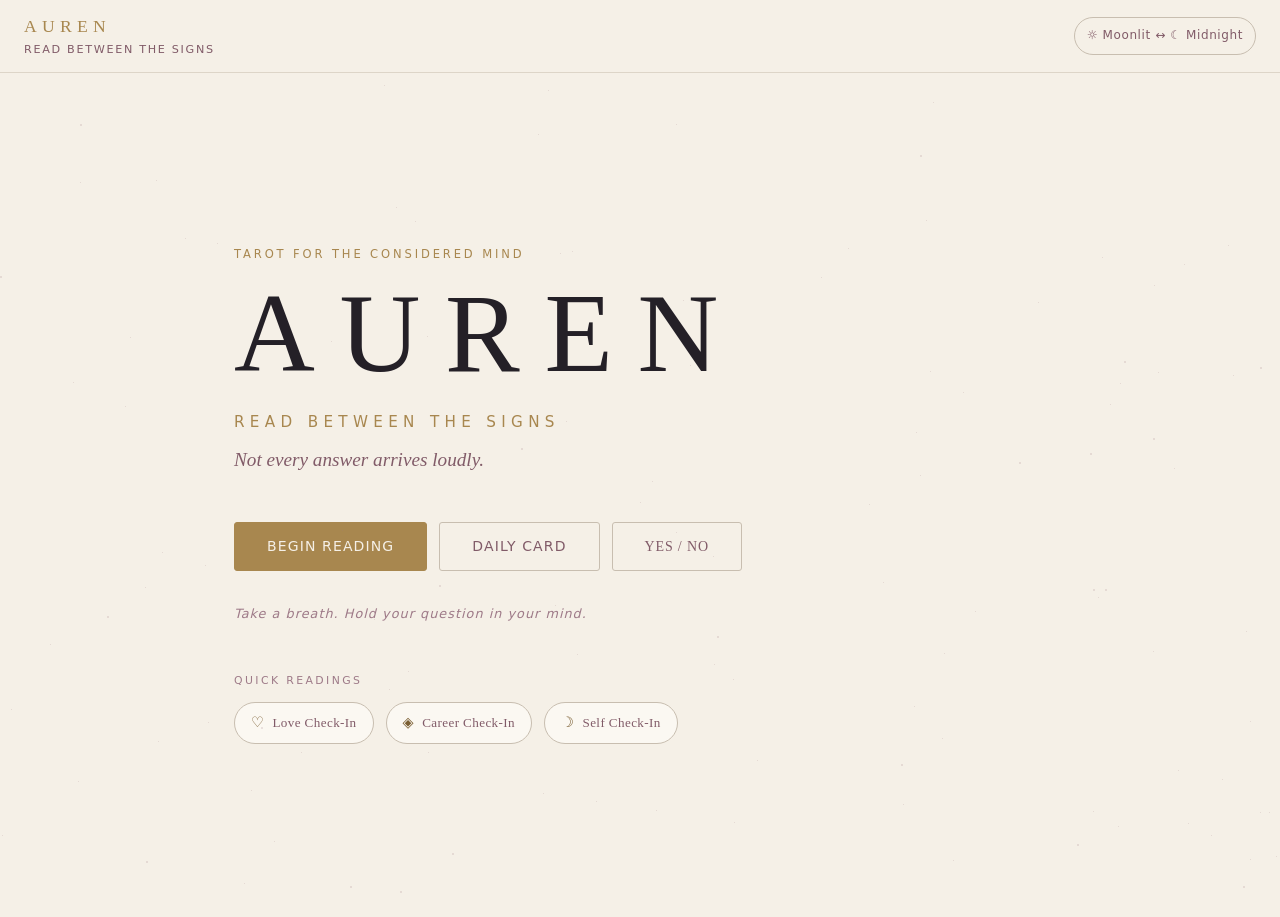
==== commit 8572af4f: "Update tag" ====
--- a/index.html
+++ b/index.html
@@ -18,7 +18,7 @@
   <meta name="twitter:description" content="A free online tarot reading experience. No login required.">
 
   <!-- Pinterest domain verification -->
-  <meta name="p:domain_verify" content="da69ba7e60ed5245a587350193e3db4a"/>
+  <meta name="p:domain_verify" content="da69ba7e6e0d5245a587350193e3db4a"/>
 
   <!-- Canonical -->
 
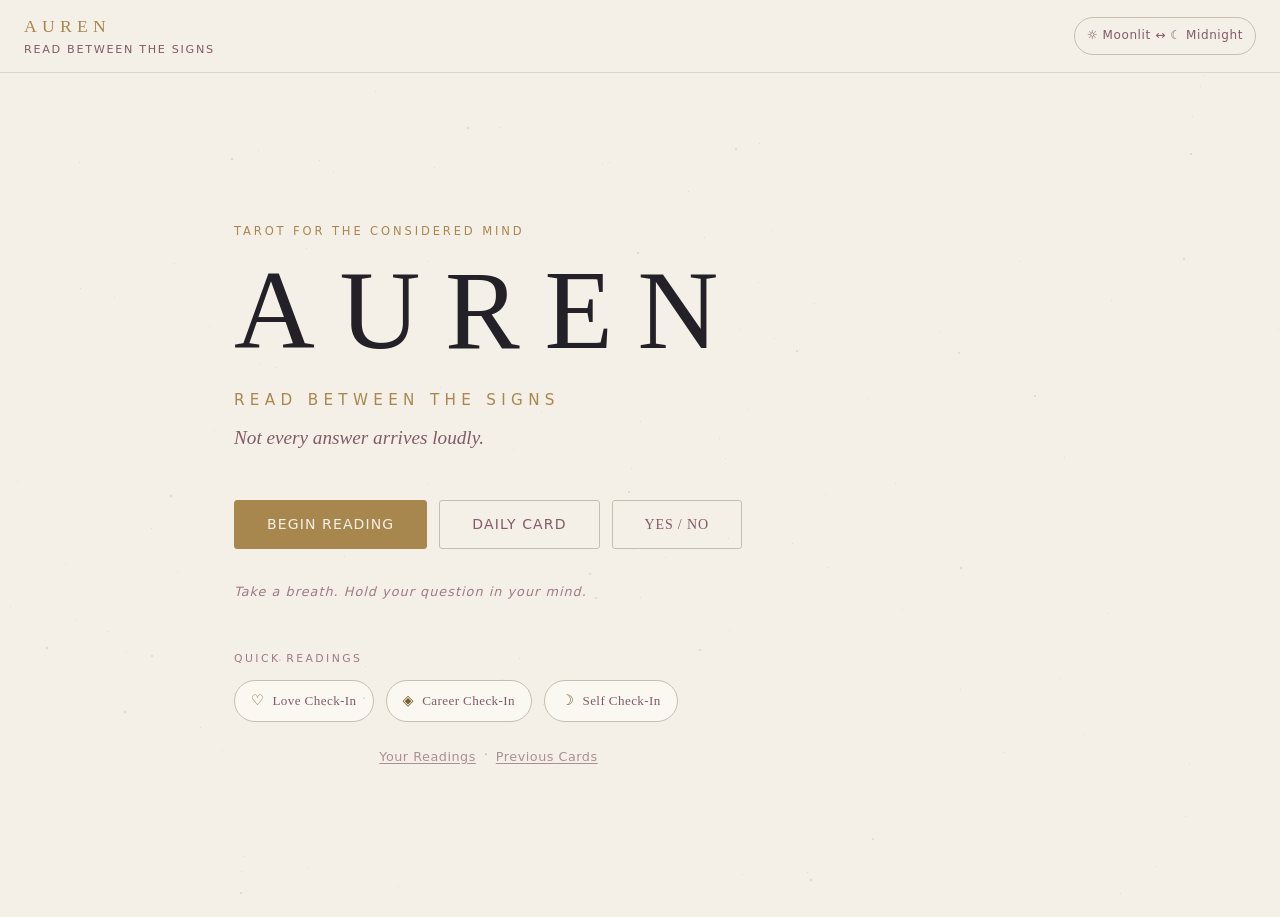
==== commit a33f7ebb: "Enhancements" ====
--- a/index.html
+++ b/index.html
@@ -82,6 +82,7 @@
 <script src="js/deck.js"></script>
 <script src="js/spreads.js"></script>
 <script src="js/interpretation.js"></script>
+<script src="js/storage.js"></script>
 <script src="js/app.js"></script>
 
 </body>
--- a/style.css
+++ b/style.css
@@ -1615,6 +1615,329 @@
   grid-column: 1 / -1;
 }
 
+/* ── Landing history row ───────────────────────────────────────────────────── */
+.landing-history-row {
+  display: flex;
+  align-items: center;
+  gap: var(--sp-2);
+  justify-content: center;
+  margin-top: var(--sp-5);
+  opacity: 0.65;
+}
+
+.landing-history-sep {
+  color: var(--text-3);
+  font-size: 0.75rem;
+}
+
+/* ── Text-link button ───────────────────────────────────────────────────────── */
+.btn-text-link {
+  background: none;
+  border: none;
+  color: var(--text-2);
+  font-size: 0.8rem;
+  letter-spacing: 0.04em;
+  cursor: pointer;
+  padding: 0;
+  text-decoration: underline;
+  text-underline-offset: 2px;
+  transition: color var(--transition-fast);
+}
+
+.btn-text-link:hover,
+.btn-text-link:focus-visible {
+  color: var(--gold);
+  outline: none;
+}
+
+/* ── Save Reading ───────────────────────────────────────────────────────────── */
+.save-reading-block {
+  display: flex;
+  align-items: center;
+  gap: var(--sp-3);
+  flex-wrap: wrap;
+  padding: var(--sp-4) 0 var(--sp-2);
+}
+
+.btn-save-reading {
+  font-size: 0.85rem;
+}
+
+.btn-save-reading:disabled {
+  opacity: 0.5;
+  cursor: default;
+}
+
+.save-reading-note {
+  font-size: 0.78rem;
+  color: var(--text-3);
+  margin: 0;
+}
+
+/* ── Reflection ─────────────────────────────────────────────────────────────── */
+.reflection-block {
+  border-top: 1px solid var(--border);
+  padding: var(--sp-5) 0 var(--sp-4);
+  display: none;
+}
+
+.reflection-block--active {
+  display: block;
+}
+
+.daily-reflection-block {
+  border-top: 1px solid var(--border);
+  padding: var(--sp-5) 0 var(--sp-4);
+}
+
+.reflection-label {
+  display: block;
+  font-family: var(--font-serif);
+  font-size: 1rem;
+  color: var(--gold);
+  margin-bottom: var(--sp-2);
+  letter-spacing: 0.05em;
+}
+
+.reflection-hint {
+  font-size: 0.78rem;
+  color: var(--text-3);
+  margin: 0 0 var(--sp-3);
+  line-height: 1.5;
+}
+
+.reflection-textarea {
+  width: 100%;
+  box-sizing: border-box;
+  background: var(--bg-2);
+  border: 1px solid var(--border);
+  border-radius: 6px;
+  color: var(--text);
+  font-size: 0.88rem;
+  line-height: 1.65;
+  padding: var(--sp-3);
+  resize: vertical;
+  font-family: inherit;
+  transition: border-color var(--transition-fast);
+}
+
+.reflection-textarea::placeholder {
+  color: var(--text-3);
+}
+
+.reflection-textarea:focus {
+  outline: none;
+  border-color: var(--gold-dim);
+}
+
+.reflection-actions {
+  display: flex;
+  align-items: center;
+  gap: var(--sp-3);
+  margin-top: var(--sp-3);
+}
+
+.btn-save-reflection {
+  font-size: 0.82rem;
+}
+
+.reflection-saved-msg {
+  font-size: 0.78rem;
+  color: var(--gold-dim);
+  min-height: 1em;
+}
+
+/* ── Reading History ─────────────────────────────────────────────────────────── */
+.history-empty {
+  color: var(--text-2);
+  font-size: 0.88rem;
+  line-height: 1.65;
+  padding: var(--sp-5) 0;
+}
+
+.history-date-group {
+  margin-bottom: var(--sp-6);
+}
+
+.history-date-header {
+  font-family: var(--font-serif);
+  font-size: 0.75rem;
+  letter-spacing: 0.1em;
+  text-transform: uppercase;
+  color: var(--text-3);
+  font-weight: normal;
+  margin: 0 0 var(--sp-3);
+  padding-bottom: var(--sp-2);
+  border-bottom: 1px solid var(--border);
+}
+
+.history-item {
+  display: flex;
+  align-items: flex-start;
+  justify-content: space-between;
+  gap: var(--sp-4);
+  padding: var(--sp-4) 0;
+  border-bottom: 1px solid var(--border);
+}
+
+.history-item-body {
+  flex: 1;
+  min-width: 0;
+}
+
+.history-item-spread {
+  font-size: 0.78rem;
+  color: var(--text-3);
+  letter-spacing: 0.04em;
+  text-transform: uppercase;
+  margin-bottom: var(--sp-1);
+}
+
+.history-item-cards {
+  font-family: var(--font-serif);
+  font-size: 0.95rem;
+  color: var(--text);
+  margin-bottom: var(--sp-1);
+  white-space: nowrap;
+  overflow: hidden;
+  text-overflow: ellipsis;
+}
+
+.history-item-question {
+  font-size: 0.8rem;
+  color: var(--text-2);
+  font-style: italic;
+  margin-top: var(--sp-1);
+  white-space: nowrap;
+  overflow: hidden;
+  text-overflow: ellipsis;
+}
+
+.history-item-reflection-indicator {
+  font-size: 0.75rem;
+  color: var(--gold-dim);
+  margin-top: var(--sp-1);
+}
+
+.history-item-actions {
+  display: flex;
+  flex-direction: column;
+  align-items: flex-end;
+  gap: var(--sp-2);
+  flex-shrink: 0;
+}
+
+.history-delete-confirm {
+  display: flex;
+  align-items: center;
+  gap: var(--sp-2);
+  flex-wrap: wrap;
+  padding: var(--sp-2) 0;
+  font-size: 0.8rem;
+}
+
+.history-delete-confirm-text {
+  color: var(--text-2);
+}
+
+.history-delete-yes {
+  color: var(--text);
+}
+
+.history-clear-confirm {
+  display: flex;
+  align-items: center;
+  gap: var(--sp-2);
+  flex-wrap: wrap;
+  padding: var(--sp-3) 0;
+  font-size: 0.8rem;
+}
+
+.history-footer-actions {
+  padding: var(--sp-5) 0 var(--sp-7);
+  text-align: center;
+}
+
+/* ── Daily Card History ──────────────────────────────────────────────────────── */
+.daily-history-grid {
+  display: grid;
+  grid-template-columns: repeat(auto-fill, minmax(140px, 1fr));
+  gap: var(--sp-4);
+  padding: var(--sp-4) 0 var(--sp-7);
+}
+
+.daily-history-item {
+  background: var(--bg-2);
+  border: 1px solid var(--border);
+  border-radius: 8px;
+  cursor: pointer;
+  padding: var(--sp-3);
+  text-align: left;
+  transition: border-color var(--transition-fast), transform var(--transition-fast);
+  display: flex;
+  flex-direction: column;
+  gap: var(--sp-2);
+}
+
+.daily-history-item:hover,
+.daily-history-item:focus-visible {
+  border-color: var(--gold-dim);
+  transform: translateY(-2px);
+  outline: none;
+}
+
+.daily-history-card-art {
+  width: 56px;
+  margin: 0 auto var(--sp-2);
+}
+
+.daily-history-card-art.reversed .card-front-inner {
+  transform: rotate(180deg);
+}
+
+.daily-history-item-body {
+  flex: 1;
+}
+
+.daily-history-item-date {
+  font-size: 0.68rem;
+  color: var(--text-3);
+  letter-spacing: 0.04em;
+  text-transform: uppercase;
+  margin-bottom: var(--sp-1);
+}
+
+.daily-history-item-name {
+  font-family: var(--font-serif);
+  font-size: 0.88rem;
+  color: var(--text);
+  line-height: 1.3;
+}
+
+.daily-history-item-orient {
+  font-size: 0.7rem;
+  color: var(--text-3);
+  margin-top: var(--sp-1);
+}
+
+.daily-history-item-orient.upright { color: var(--gold-dim); }
+.daily-history-item-orient.reversed { color: var(--text-3); }
+
+.daily-history-reflection-dot {
+  font-size: 0.7rem;
+  color: var(--gold-dim);
+  margin-top: var(--sp-1);
+}
+
+/* ── Daily actions inline link ───────────────────────────────────────────────── */
+.daily-actions {
+  display: flex;
+  align-items: center;
+  gap: var(--sp-4);
+  flex-wrap: wrap;
+  padding: var(--sp-5) 0 var(--sp-3);
+}
+
 /* ── Responsive additions ───────────────────────────────────────────────────── */
 @media (max-width: 600px) {
   .support-block {
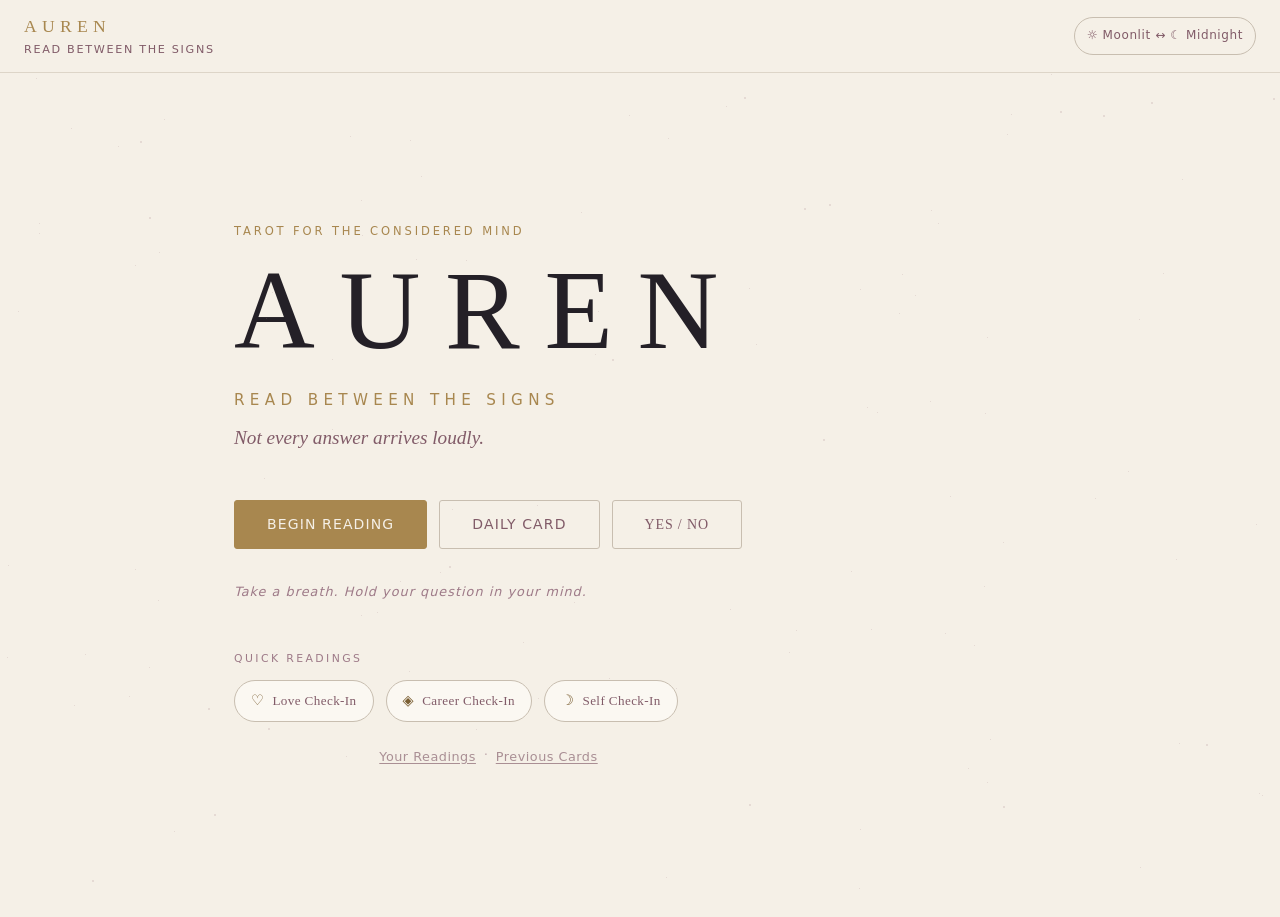
==== commit 13a504b6: "Add Google Search Console verification meta tag Co-Authored-By: Claude Sonnet 4.6 <noreply@anthropic" ====
--- a/index.html
+++ b/index.html
@@ -19,6 +19,9 @@
 
   <!-- Pinterest domain verification -->
   <meta name="p:domain_verify" content="da69ba7e6e0d5245a587350193e3db4a"/>
+
+  <!-- Google Search Console verification -->
+  <meta name="google-site-verification" content="aVqDxiiIkVdkZzwFR3nHUNiVSkGb9__GPNriyOwDIE0" />
 
   <!-- Canonical -->
 
